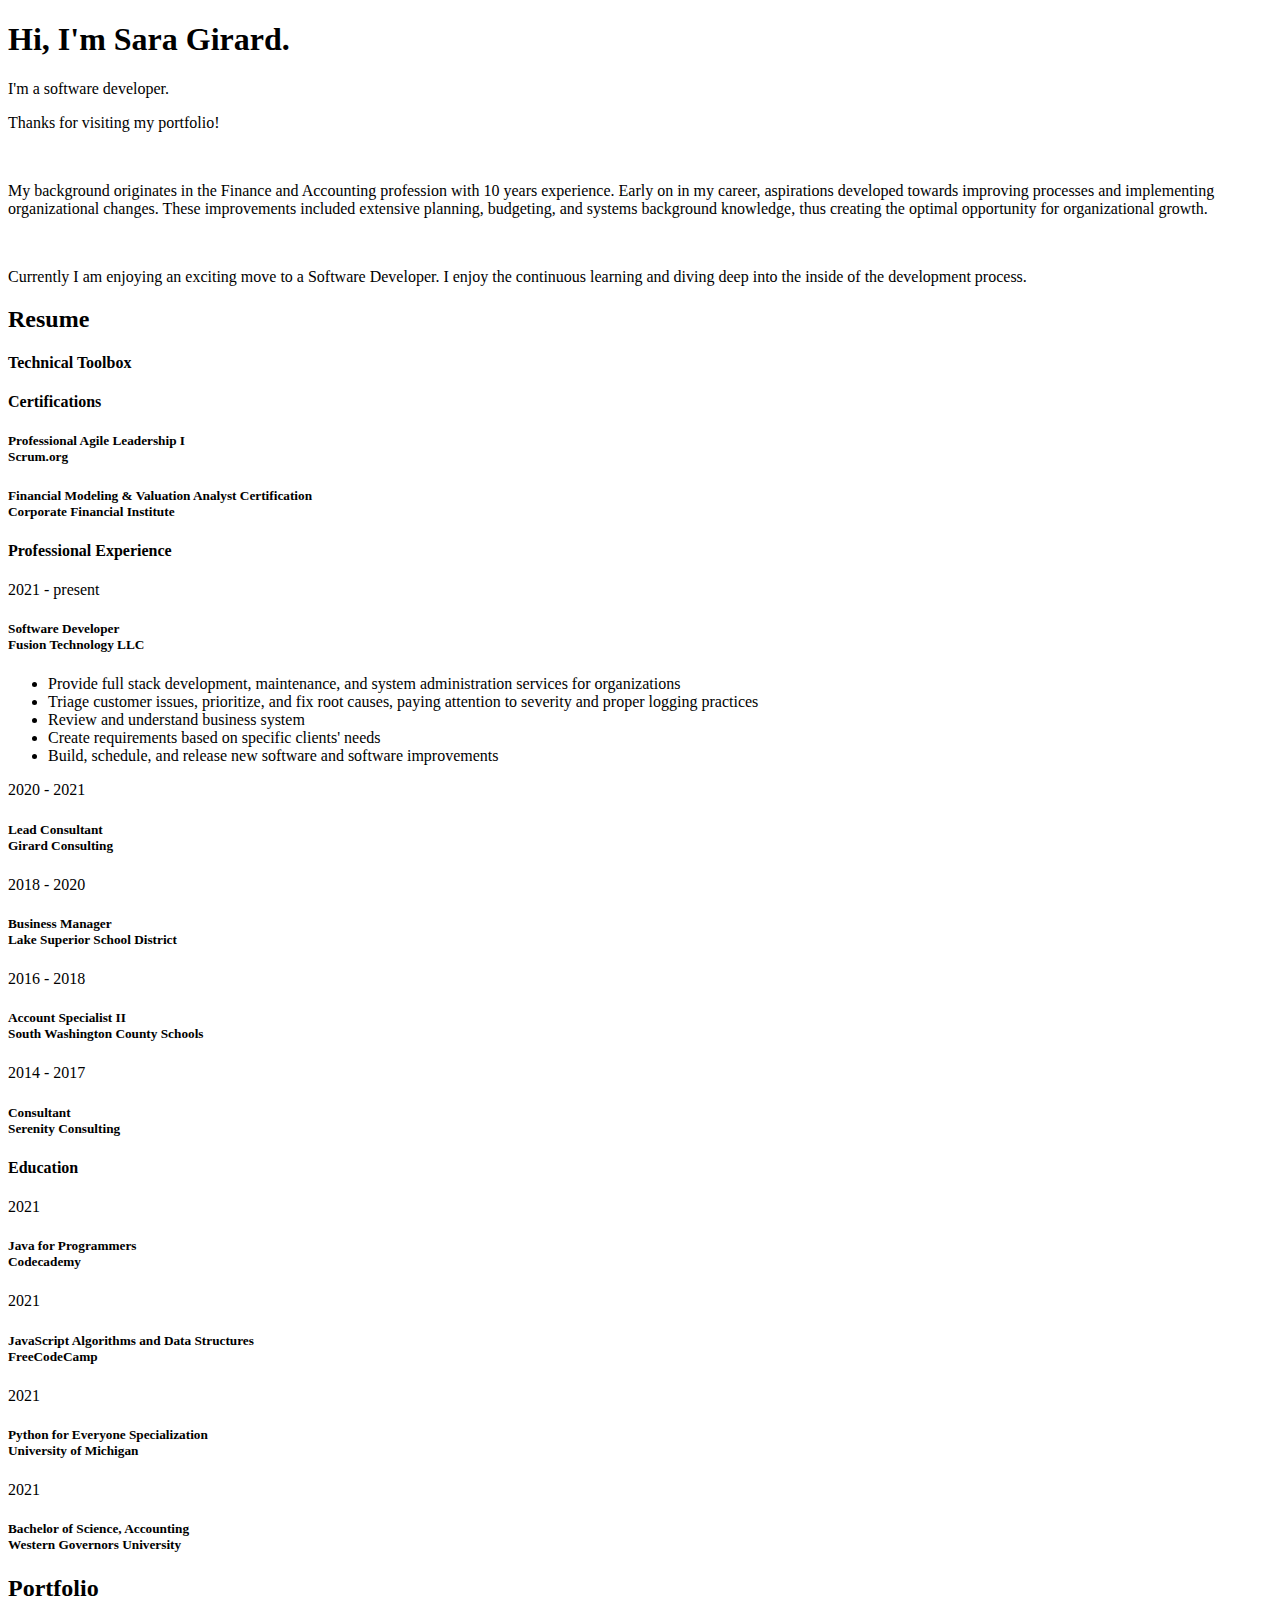
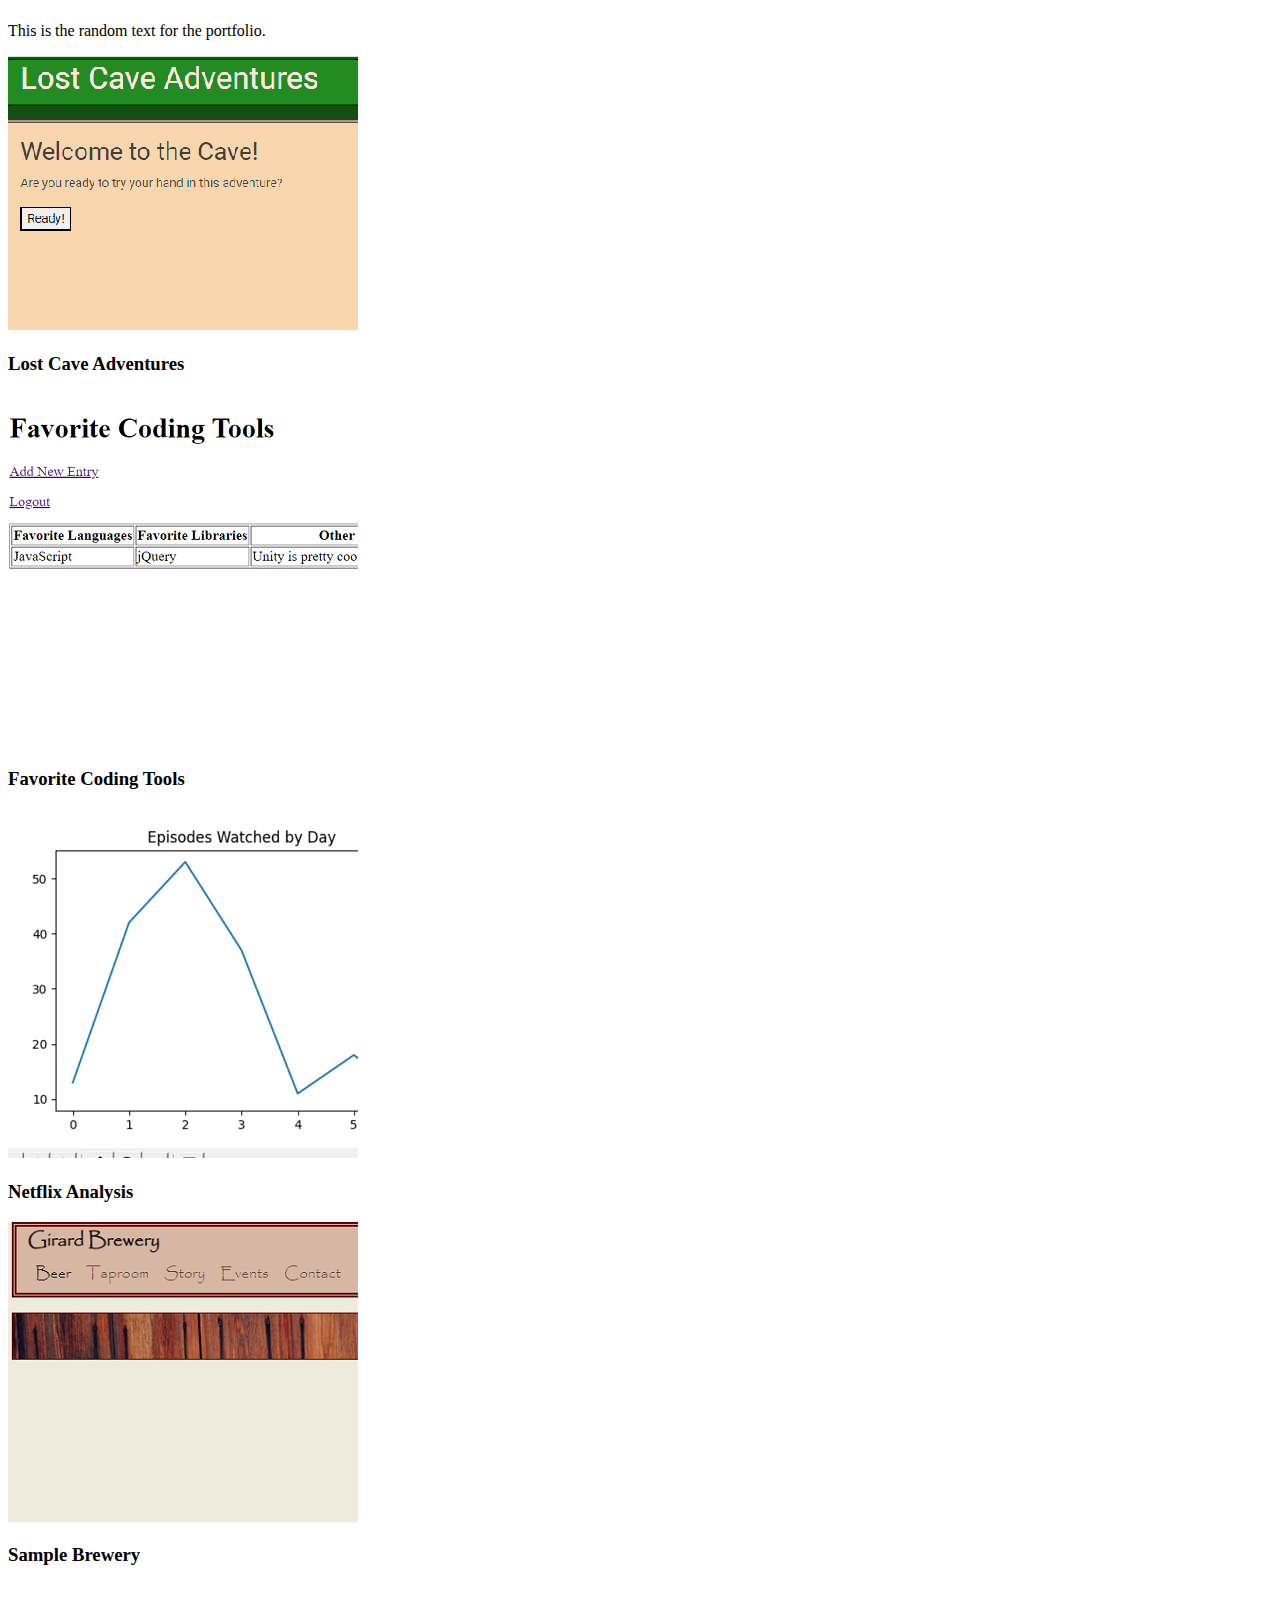
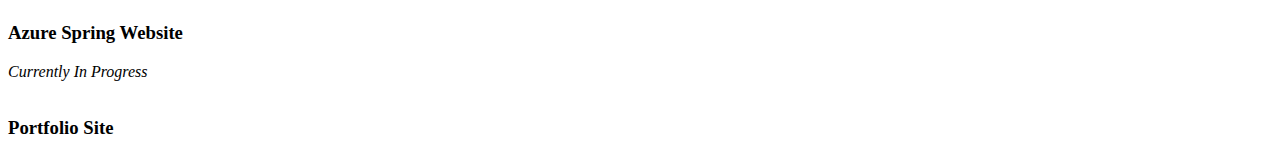
==== index.html @ 420c41fe "design change" ====
<!DOCTYPE html>
<html lang="en">
<head>
    <meta charset="UTF-8">
    <meta name="viewport" content="width=device-width, initial-scale=1">

    <title>Sara Girard</title>

    <link rel="stylesheet" href="css/style.css">
    <link rel="preconnect" href="https://fonts.googleapis.com">
    <link rel="preconnect" href="https://fonts.gstatic.com" crossorigin>
    <link href="https://fonts.googleapis.com/css2?family=Raleway:ital,wght@0,400;0,500;0,600;0,800;0,900;1,700&display=swap" rel="stylesheet">
    <link rel="stylesheet" href="https://cdnjs.cloudflare.com/ajax/libs/font-awesome/6.1.1/css/all.min.css" integrity="sha512-KfkfwYDsLkIlwQp6LFnl8zNdLGxu9YAA1QvwINks4PhcElQSvqcyVLLD9aMhXd13uQjoXtEKNosOWaZqXgel0g==" crossorigin="anonymous" referrerpolicy="no-referrer" />

</head>
<body class="main-content">
        <header class="section head-sec active" id="home">
            <div class="header-content">
                <div class="left-header">
                    <h1 class="name">
                        Hi, I'm <span>Sara Girard.</span>
                    </h1>
                    <p>
                        I'm a software developer.
                    </p>
                </div>
                <div class="right-header">
                    <div class="h-shape"></div>
                    <div class="home-paragraph">
                        <p>Thanks for visiting my portfolio!</p><br>
                        <p>My background originates in the Finance and Accounting profession with 10 years experience. Early on in my career, aspirations developed towards improving processes and implementing organizational changes. These improvements included extensive planning, budgeting, and systems background knowledge, thus creating the optimal opportunity for organizational growth.</p><br>
                        <p>Currently I am enjoying an exciting move to a Software Developer. I enjoy the continuous learning and diving deep into the inside of the development process.</p>
                    </div>
                </div>
            </div>
        </header>
        <main>
            <div class="section-content">
                <section class="section sec1" id="resume">
                    <div class="main-title"><h2>Resume</h2></div>
                    <h4 class="resume-title">Technical Toolbox</h4>

                    <h4 class="resume-title">Certifications</h4>
                    <div class="timeline">
                        <div class="timeline-item">
                            <div class="tl-icon">
                                <i class="fa-solid fa-certificate"></i>
                            </div>
                            <h5>Professional Agile Leadership I<br><span>Scrum.org</span></h5>
                        </div>
                        <div class="timeline-item">
                            <div class="tl-icon">
                                <i class="fa-solid fa-certificate"></i>
                            </div>
                            <h5>Financial Modeling & Valuation Analyst Certification<br><span>Corporate Financial Institute</span></h5>
                        </div>
                    </div>

                    <h4 class="resume-title">Professional Experience</h4>
                    <div class="timeline">
<!--                        Fusion-->
                        <div class="timeline-item">
                            <div class="tl-icon">
                                <i class="fa-solid fa-briefcase"></i>
                            </div>
                            <p class="tl-duration">2021 - present</p>
                            <h5>Software Developer<br><span>Fusion Technology LLC</span></h5>
                            <div class="job-desc">
                                <ul>
                                    <li>Provide full stack development, maintenance, and system administration services
                                        for organizations</li>
                                    <li>Triage customer issues, prioritize, and fix root causes, paying attention to
                                        severity and proper logging practices</li>
                                    <li>Review and understand business system</li>
                                    <li>Create requirements based on specific clients' needs</li>
                                    <li>Build, schedule, and release new software and software improvements</li>
                                </ul>
                            </div>
                        </div>
<!--                        Girard Consulting-->
                        <div class="timeline-item">
                            <div class="tl-icon">
                                <i class="fa-solid fa-briefcase"></i>
                            </div>
                            <p class="tl-duration">2020 - 2021</p>
                            <h5>Lead Consultant<br><span>Girard Consulting</span></h5>
                            <div class="job-desc">
                                <ul>

                                </ul>
                            </div>
                        </div>
<!--                        Lake Superior School District-->
                        <div class="timeline-item">
                            <div class="tl-icon">
                                <i class="fa-solid fa-briefcase"></i>
                            </div>
                            <p class="tl-duration">2018 - 2020</p>
                            <h5>Business Manager<br><span>Lake Superior School District</span></h5>
                            <div class="job-desc">
                                <ul>

                                </ul>
                            </div>
                        </div>
<!--                        South Washington County Schools-->
                        <div class="timeline-item">
                            <div class="tl-icon">
                                <i class="fa-solid fa-briefcase"></i>
                            </div>
                            <p class="tl-duration">2016 - 2018</p>
                            <h5>Account Specialist II<br><span>South Washington County Schools</span></h5>
                            <div class="job-desc">
                                <ul>

                                </ul>
                            </div>
                        </div>
<!--                        Serentiy Consulting-->
                        <div class="timeline-item">
                            <div class="tl-icon">
                                <i class="fa-solid fa-briefcase"></i>
                            </div>
                            <p class="tl-duration">2014 - 2017</p>
                            <h5>Consultant<br><span>Serenity Consulting</span></h5>
                            <div class="job-desc">
                                <ul>

                                </ul>
                            </div>
                        </div>
                    </div>

                    <h4 class="resume-title">Education</h4>
                    <div class="timeline">
                        <div class="timeline-item">
                            <p class="tl-duration">2021</p>
                            <div class="tl-icon">
                                <i class="fa-solid fa-graduation-cap"></i>
                            </div>
                            <h5>Java for Programmers<br><span>Codecademy</span></h5>
                        </div>
                        <div class="timeline-item">
                            <p class="tl-duration">2021</p>
                            <div class="tl-icon">
                                <i class="fa-solid fa-graduation-cap"></i>
                            </div>
                            <h5>JavaScript Algorithms and Data Structures<br><span>FreeCodeCamp</span></h5>
                        </div>
                        <div class="timeline-item">
                            <p class="tl-duration">2021</p>
                            <div class="tl-icon">
                                <i class="fa-solid fa-graduation-cap"></i>
                            </div>
                            <h5>Python for Everyone Specialization<br><span>University of Michigan</span></h5>
                        </div>
                        <div class="timeline-item">
                            <p class="tl-duration">2021</p>
                            <div class="tl-icon">
                                <i class="fa-solid fa-graduation-cap"></i>
                            </div>
                            <h5>Bachelor of Science, Accounting<br><span>Western Governors University</span></h5>
                        </div>
                    </div>

                </section>
                <section class="section sec2" id="portfolio">
                    <div class="main-title"><h2>Portfolio</h2></div>
                    <p class="portfolio-text">
                        This is the random text for the portfolio.
                    </p>
                    <div class="portfolios">
                        <div class="portfolio-item">
                            <div class="image">
                                <img src="images/lostcave.png" alt="">
                            </div>
                            <div class="hover-item">
                                <h3>Lost Cave Adventures</h3>
                                <div class="icons">
                                    <a href="https://github.com/saragirard3/caveadventure"  target="_blank" class="icon">
                                        <i class="fab fa-github"></i>
                                    </a>
                                    <a href="http://www.girardtechie.icu/js_caveadventures" target="_blank" class="icon">
                                        <i class="fa-solid fa-earth-americas"></i>
                                    </a>
                                </div>
                            </div>
                        </div>
                        <div class="portfolio-item">
                            <div class="image">
                                <img src="images/favcode.png" alt="">
                            </div>
                            <div class="hover-item">
                                <h3>Favorite Coding Tools</h3>
                                <div class="icons">
                                    <a href="https://github.com/saragirard3/favcode"  target="_blank" class="icon">
                                        <i class="fab fa-github"></i>
                                    </a>
                                </div>
                            </div>
                        </div>
                        <div class="portfolio-item">
                            <div class="image">
                                <img src="images/netflix.png" alt="">
                            </div>
                            <div class="hover-item">
                                <h3>Netflix Analysis</h3>
                                <div class="icons">
                                    <a href="https://github.com/saragirard3/netflix_analysis_example"  target="_blank" class="icon">
                                        <i class="fab fa-github"></i>
                                    </a>
                                </div>
                            </div>
                        </div>
                        <div class="portfolio-item">
                            <div class="image">
                                <img src="images/brewery.png" alt="">
                            </div>
                            <div class="hover-item">
                                <h3>Sample Brewery</h3>
                                <div class="icons">
                                    <a href="https://github.com/saragirard3/brewerysample"  target="_blank" class="icon">
                                        <i class="fab fa-github"></i>
                                    </a>
                                    <a href="http://www.girardtechie.icu/brewerysample" target="_blank" class="icon">
                                        <i class="fa-solid fa-earth-americas"></i>
                                    </a>
                                </div>
                            </div>
                        </div>
                        <div class="portfolio-item">
                            <div class="image">
                                <img src="images/azurespring.png" alt="">
                            </div>
                            <div class="hover-item">
                                <h3>Azure Spring Website</h3>
                                <div class="icons">
                                    <a href="https://github.com/saragirard3/azurespringwebapp"  target="_blank" class="icon">
                                        <i class="fab fa-github"></i>
                                    </a>
                                    <a href="https://girardtechiespringwebapp.azurewebsites.net/" target="_blank" class="icon">
                                        <i class="fa-solid fa-earth-americas"></i>
                                    </a>
                                </div>
                                <em>Currently In Progress</em>
                            </div>
                        </div>
                        <div class="portfolio-item">
                            <div class="image">
                                <img src="images/portfolio.png" alt="">
                            </div>
                            <div class="hover-item">
                                <h3>Portfolio Site</h3>
                                <div class="icons">
                                    <a href="https://github.com/saragirard3/portfolio"  target="_blank" class="icon">
                                        <i class="fab fa-github"></i>
                                    </a>
                                    <a href="#" target="_blank" class="icon">
                                        <i class="fa-solid fa-earth-americas"></i>
                                    </a>
                                </div>
                            </div>
                        </div>
                    </div>
                </section>
            </div>
        </main>

        <div class="controls">
            <div class="control control-1 active-btn" data-id="home">
                <i class="fa-solid fa-house"></i>
            </div>
            <div class="control control-3" data-id="resume">
                <i class="fa-solid fa-file"></i>
            </div>
            <div class="control control-4" data-id="portfolio">
                <i class="fa-solid fa-briefcase"></i>
            </div>
        </div>

        <div class="theme-btn">
            <i class="fa-solid fa-adjust"></i>
        </div>

        <script src="js/app.js"></script>
    </body>
</html>
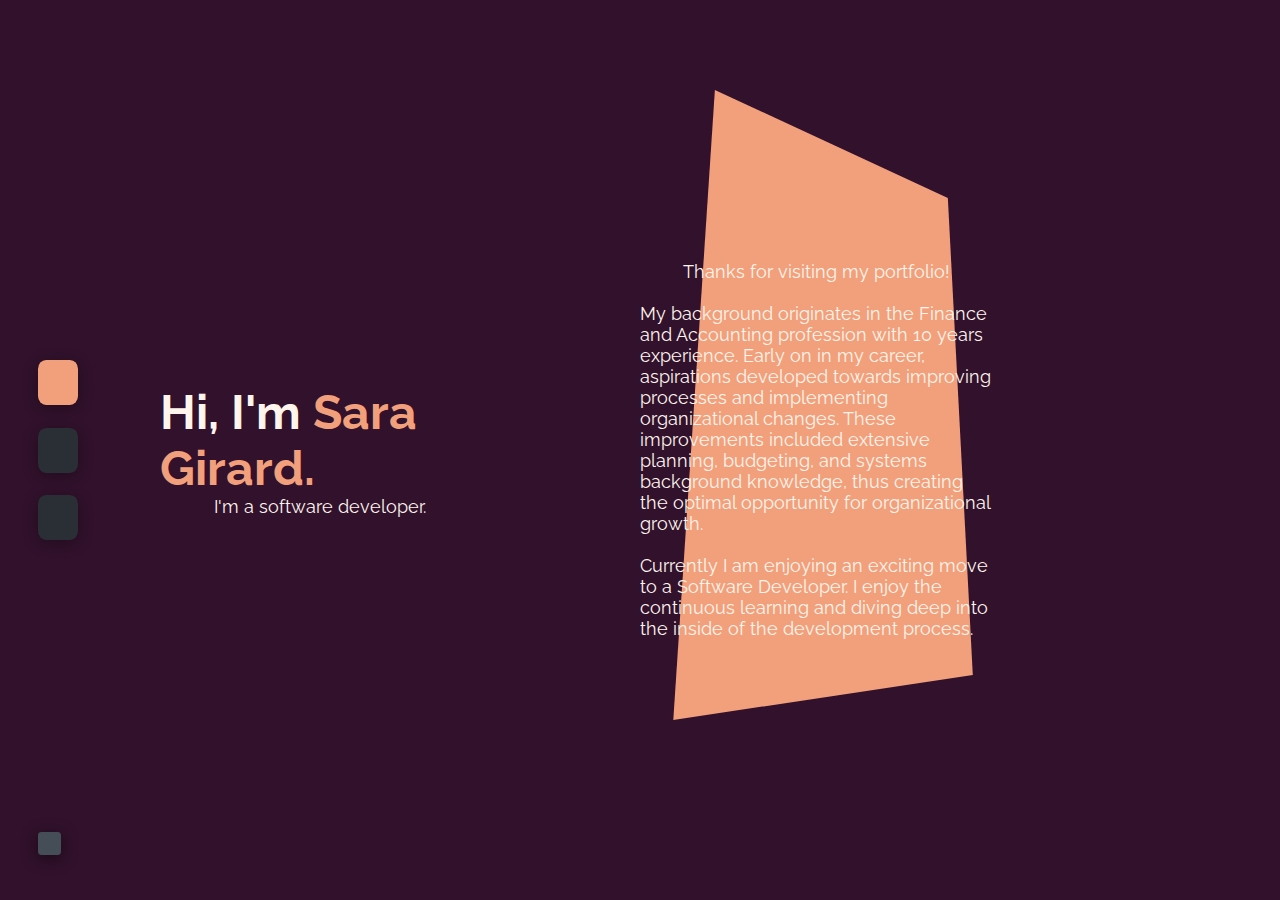
==== commit 251caa51: "missed uploads" ====
--- a/index.html
+++ b/index.html
@@ -6,7 +6,7 @@
 
     <title>Sara Girard</title>
 
-    <link rel="stylesheet" href="css/style.css">
+    <link rel="stylesheet" type="text/css" href="./css/style.css">
     <link rel="preconnect" href="https://fonts.googleapis.com">
     <link rel="preconnect" href="https://fonts.gstatic.com" crossorigin>
     <link href="https://fonts.googleapis.com/css2?family=Raleway:ital,wght@0,400;0,500;0,600;0,800;0,900;1,700&display=swap" rel="stylesheet">
@@ -282,6 +282,6 @@
             <i class="fa-solid fa-adjust"></i>
         </div>
 
-        <script src="js/app.js"></script>
+        <script src="./js/app.js"></script>
     </body>
 </html>--- a/css/style.css
+++ b/css/style.css
@@ -0,0 +1,377 @@
+* {
+  margin: 0;
+  padding: 0;
+  box-sizing: border-box;
+  list-style: none;
+}
+
+:root {
+  --color-primary: #31112C;
+  --color-secondary: #F2A07B;
+  --color-light: #fff5ec;
+  --color-black: #000;
+  --color-grey: #f8f8f8;
+  --color-grey-1: #dbe1e8;
+  --color-grey-2: #6c7983;
+  --color-grey-3: #454e56;
+  --color-grey-4: #2a2e35;
+  --color-grey-5: #2a2e35;
+  --color-grey-6: #12181b;
+  --br-sm-02: 14px;
+  --box-shadow-1: 0 3px 15px rgba(0,0,0,.3);
+  --transition: all .2s ease-in-out;
+}
+
+.light-mode {
+  --color-primary: #96CEB4;
+  --color-secondary: #DD4A48;
+  --color-light: #FFEEAD;
+  --color-black: #000;
+  --color-grey: #f8f8f8;
+  --color-grey-1: #dbe1e8;
+  --color-grey-2: #6c7983;
+  --color-grey-3: #454e56;
+  --color-grey-4: #2a2e35;
+  --color-grey-5: #f8f8f8;
+  --color-grey-6: #12181b;
+}
+
+body {
+  background-color: var(--color-primary);
+  font-family: "Raleway", sans-serif;
+  font-size: 1.1rem;
+  color: var(--color-light);
+  transition: all 0.4s ease-in-out;
+}
+
+a {
+  display: inline-block;
+  text-decoration: none;
+  color: inherit;
+  font-family: inherit;
+}
+
+header {
+  min-height: 100vh;
+  color: var(--color-light);
+  overflow: hidden;
+}
+
+section {
+  min-height: 100vh;
+  width: 100%;
+  position: absolute;
+  left: 0;
+  top: 0;
+  padding: 3rem 18rem;
+}
+
+.section {
+  transform: translateY(-100%) scale(0);
+  transition: var(--transition);
+  background-color: var(--color-primary);
+}
+
+.head-sec, .sec1, .sec2 {
+  display: none;
+  transform: translateY(0) scale(1);
+}
+
+.active {
+  display: block;
+  animation: scaleAnim 0.8s ease-in-out;
+}
+@keyframes scaleAnim {
+  0% {
+    transform: translateY(-100%) scaleY(0);
+  }
+  100% {
+    transform: translateY(0) scaleY(1);
+  }
+}
+
+.controls {
+  position: fixed;
+  z-index: 10;
+  top: 50%;
+  left: 3%;
+  display: flex;
+  flex-direction: column;
+  align-items: center;
+  justify-content: center;
+  transform: translateY(-50%);
+}
+.controls .active-btn {
+  background-color: var(--color-secondary) !important;
+  transition: var(--transition);
+}
+.controls .active-btn i {
+  color: var(--color-light) !important;
+}
+.controls .control {
+  padding: 1rem;
+  cursor: pointer;
+  background-color: var(--color-grey-4);
+  width: 40px;
+  height: 45px;
+  border-radius: 20%;
+  display: flex;
+  align-items: center;
+  justify-content: center;
+  margin: 0.7rem 0;
+  box-shadow: var(--box-shadow-1);
+}
+.controls .control i {
+  font-size: 1.2rem;
+  color: var(--color-grey-2);
+  pointer-events: none;
+}
+
+.theme-btn {
+  bottom: 5%;
+  left: 3%;
+  width: 23px;
+  height: 23px;
+  border-radius: 15%;
+  background-color: var(--color-grey-3);
+  cursor: pointer;
+  position: fixed;
+  display: flex;
+  justify-content: center;
+  align-items: center;
+  box-shadow: 0 3px 15px rgba(0, 0, 0, 0.5);
+  transition: all 0.1s ease-in-out;
+}
+.theme-btn:active {
+  transform: translateY(-3px);
+}
+.theme-btn i {
+  font-size: 0.75rem;
+  color: var(grey-2);
+  pointer-events: none;
+}
+
+/*Independent components*/
+.main-title {
+  text-align: center;
+  position: relative;
+  text-transform: uppercase;
+  font-size: 2rem;
+  font-weight: 500;
+  color: var(--color-secondary);
+}
+.main-title .bg-text {
+  position: absolute;
+  top: 50%;
+  left: 50%;
+  color: var(--color-grey-5);
+  transition: var(--transition);
+  z-index: -1;
+  transform: translate(-50%, -50%);
+  font-weight: 800;
+  font-size: 6.3rem;
+}
+
+.header-content {
+  display: grid;
+  grid-template-columns: repeat(2, 1fr);
+  min-height: 100vh;
+}
+.header-content .right-header {
+  display: flex;
+  align-items: center;
+  position: relative;
+}
+.header-content .right-header .h-shape {
+  transition: var(--transition);
+  width: 65%;
+  height: 100%;
+  background-color: var(--color-secondary);
+  position: absolute;
+  left: 0;
+  top: 0;
+  z-index: -1;
+  clip-path: polygon(18% 10%, 74% 22%, 80% 75%, 8% 80%);
+}
+.header-content .right-header .home-paragraph {
+  display: flex;
+  flex-direction: column;
+  align-items: center;
+  position: center;
+  padding-right: 18rem;
+  color: var(--color-light);
+}
+.header-content .left-header {
+  display: flex;
+  flex-direction: column;
+  align-items: center;
+  justify-content: center;
+  padding-left: 10rem;
+  padding-right: 10rem;
+}
+.header-content .left-header .name {
+  font-size: 3rem;
+}
+.header-content .left-header .name span {
+  color: var(--color-secondary);
+}
+.header-content .left-header .p {
+  margin: 1.5rem 0;
+  line-height: 2rem;
+}
+
+.resume-title {
+  text-transform: uppercase;
+  font-size: 1.4rem;
+  text-align: center;
+  padding: 3.5rem 0;
+  position: relative;
+}
+.resume-title::before {
+  content: "";
+  position: absolute;
+  left: 50%;
+  top: 0;
+  width: 40%;
+  height: 1px;
+  background-color: var(--color-grey-5);
+  transform: translateX(-50%);
+}
+
+.timeline {
+  display: grid;
+  grid-template-columns: repeat(2, 1fr);
+  grid-gap: 2rem;
+  padding-top: 3rem;
+}
+.timeline .timeline-item {
+  position: relative;
+  padding-left: 3rem;
+  border-left: 1px solid var(--color-grey-5);
+}
+.timeline .timeline-item .tl-icon {
+  position: absolute;
+  left: -27px;
+  top: 0;
+  background-color: var(--color-secondary);
+  width: 50px;
+  height: 50px;
+  border-radius: 50%;
+  display: flex;
+  align-items: center;
+  justify-content: center;
+}
+.timeline .timeline-item .tl-icon i {
+  font-size: 1.3rem;
+}
+.timeline .timeline-item .tl-duration {
+  padding: 0.2rem 0.6rem;
+  background-color: var(--color-grey-5);
+  border-radius: 15px;
+  display: inline-block;
+  font-size: 0.8rem;
+  text-transform: uppercase;
+  font-weight: 500;
+}
+.timeline .timeline-item h5 {
+  padding: 1rem 0;
+  text-transform: uppercase;
+  font-size: 1.3rem;
+  font-weight: 600;
+}
+.timeline .timeline-item h5 span {
+  color: var(--color-grey-2);
+  font-weight: 500;
+  font-size: 1.2rem;
+}
+.timeline .timeline-item p {
+  color: var(--color-grey-2);
+}
+
+.job-desc {
+  font-size: 1rem;
+}
+.job-desc ul {
+  padding: 0 1rem;
+}
+.job-desc ul li {
+  display: list-item;
+  list-style-type: circle;
+}
+
+\\Portfolio .portfolio-text {
+  padding: 2rem 0;
+  text-align: center;
+}
+
+.portfolios {
+  display: grid;
+  grid-template-columns: repeat(3, 1fr);
+  grid-gap: 2rem;
+  margin-top: 3rem;
+}
+.portfolios .portfolio-item {
+  position: relative;
+}
+.portfolios .portfolio-item img {
+  width: 100%;
+  height: 300px;
+  object-fit: cover;
+  border-radius: 15px;
+}
+.portfolios .portfolio-item .hover-item {
+  width: 100%;
+  height: 100%;
+  background-color: var(--color-secondary);
+  position: absolute;
+  left: 0;
+  top: 0;
+  border-radius: 15px;
+  display: flex;
+  justify-content: center;
+  align-items: center;
+  flex-direction: column;
+  opacity: 0;
+  transform: scale(0);
+  transition: var(--transition);
+}
+.portfolios .portfolio-item .hover-item h3 {
+  font-size: 1.5rem;
+  color: var(--color-white);
+  margin-bottom: 1.5rem;
+}
+.portfolios .portfolio-item .hover-item .icons {
+  display: flex;
+  justify-content: center;
+  align-items: center;
+}
+.portfolios .portfolio-item .hover-item .icons .icon {
+  background-color: var(--color-primary);
+  border-radius: 50%;
+  width: 50px;
+  height: 50px;
+  display: flex;
+  align-items: center;
+  justify-content: center;
+  margin: 0 1rem;
+  cursor: pointer;
+  transition: var(--transition);
+}
+.portfolios .portfolio-item .hover-item .icons .icon i {
+  font-size: 1.5rem;
+  color: var(--color-white);
+  margin: 0 1rem;
+}
+.portfolios .portfolio-item .hover-item .icons .icon:hover {
+  background-color: var(--color-white);
+}
+.portfolios .portfolio-item .hover-item .icons .icon:hover i {
+  color: var(--color-primary);
+}
+
+.portfolio-item:hover .hover-item {
+  opacity: 1;
+  transform: scale(1);
+}
+
+/*# sourceMappingURL=style.css.map */
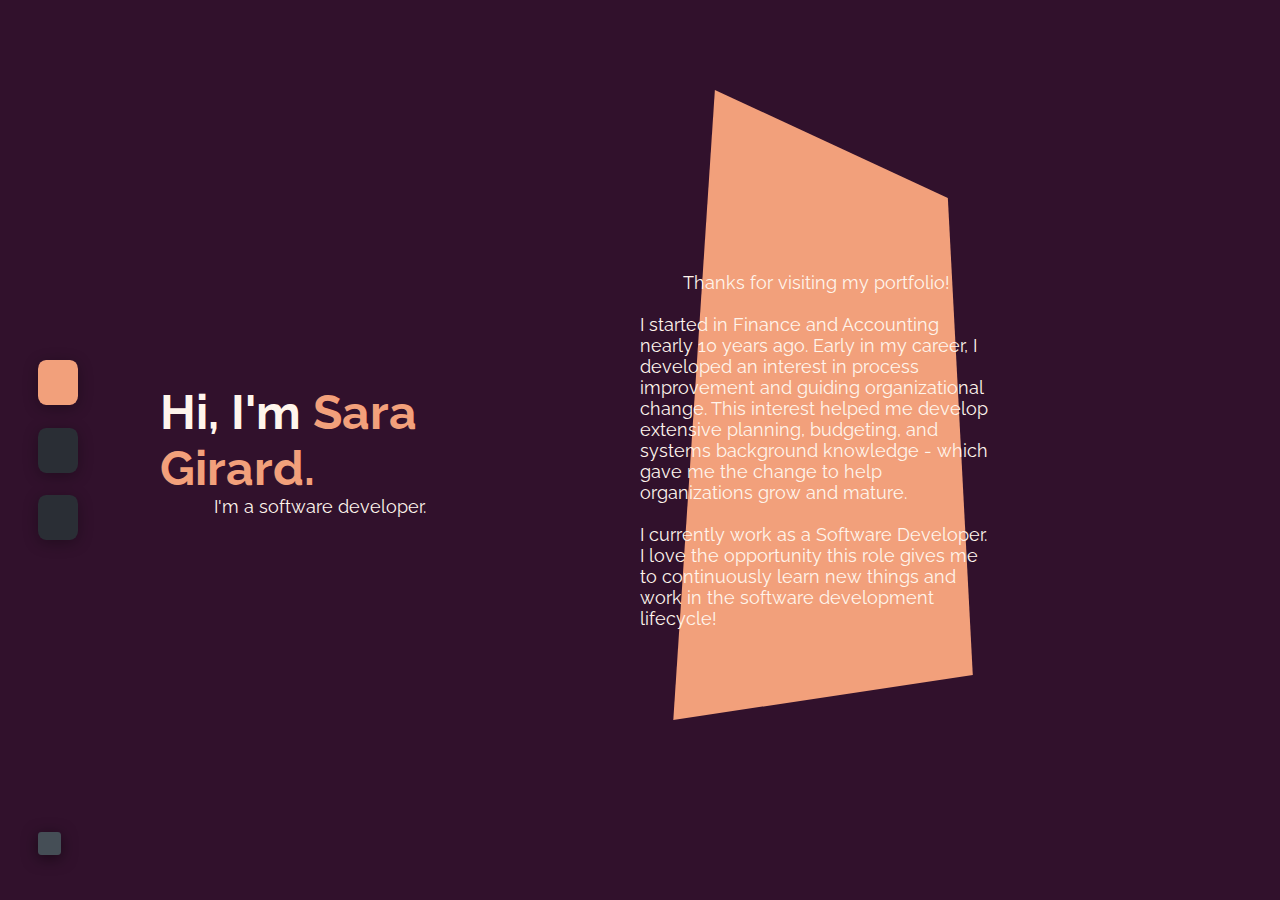
==== commit 61cdb1b4: "update home" ====
--- a/index.html
+++ b/index.html
@@ -28,8 +28,8 @@
                     <div class="h-shape"></div>
                     <div class="home-paragraph">
                         <p>Thanks for visiting my portfolio!</p><br>
-                        <p>My background originates in the Finance and Accounting profession with 10 years experience. Early on in my career, aspirations developed towards improving processes and implementing organizational changes. These improvements included extensive planning, budgeting, and systems background knowledge, thus creating the optimal opportunity for organizational growth.</p><br>
-                        <p>Currently I am enjoying an exciting move to a Software Developer. I enjoy the continuous learning and diving deep into the inside of the development process.</p>
+                        <p>I started in Finance and Accounting nearly 10 years ago. Early in my career, I developed an interest in process improvement and guiding organizational change. This interest helped me develop extensive planning, budgeting, and systems background knowledge - which gave me the change to help organizations grow and mature.</p><br>
+                        <p>I currently work as a Software Developer. I love the opportunity this role gives me to continuously learn new things and work in the software development lifecycle!</p>
                     </div>
                 </div>
             </div>
@@ -167,7 +167,7 @@
                 <section class="section sec2" id="portfolio">
                     <div class="main-title"><h2>Portfolio</h2></div>
                     <p class="portfolio-text">
-                        This is the random text for the portfolio.
+
                     </p>
                     <div class="portfolios">
                         <div class="portfolio-item">
@@ -259,6 +259,7 @@
                                         <i class="fa-solid fa-earth-americas"></i>
                                     </a>
                                 </div>
+                                <em>Currently Updating</em>
                             </div>
                         </div>
                     </div>
